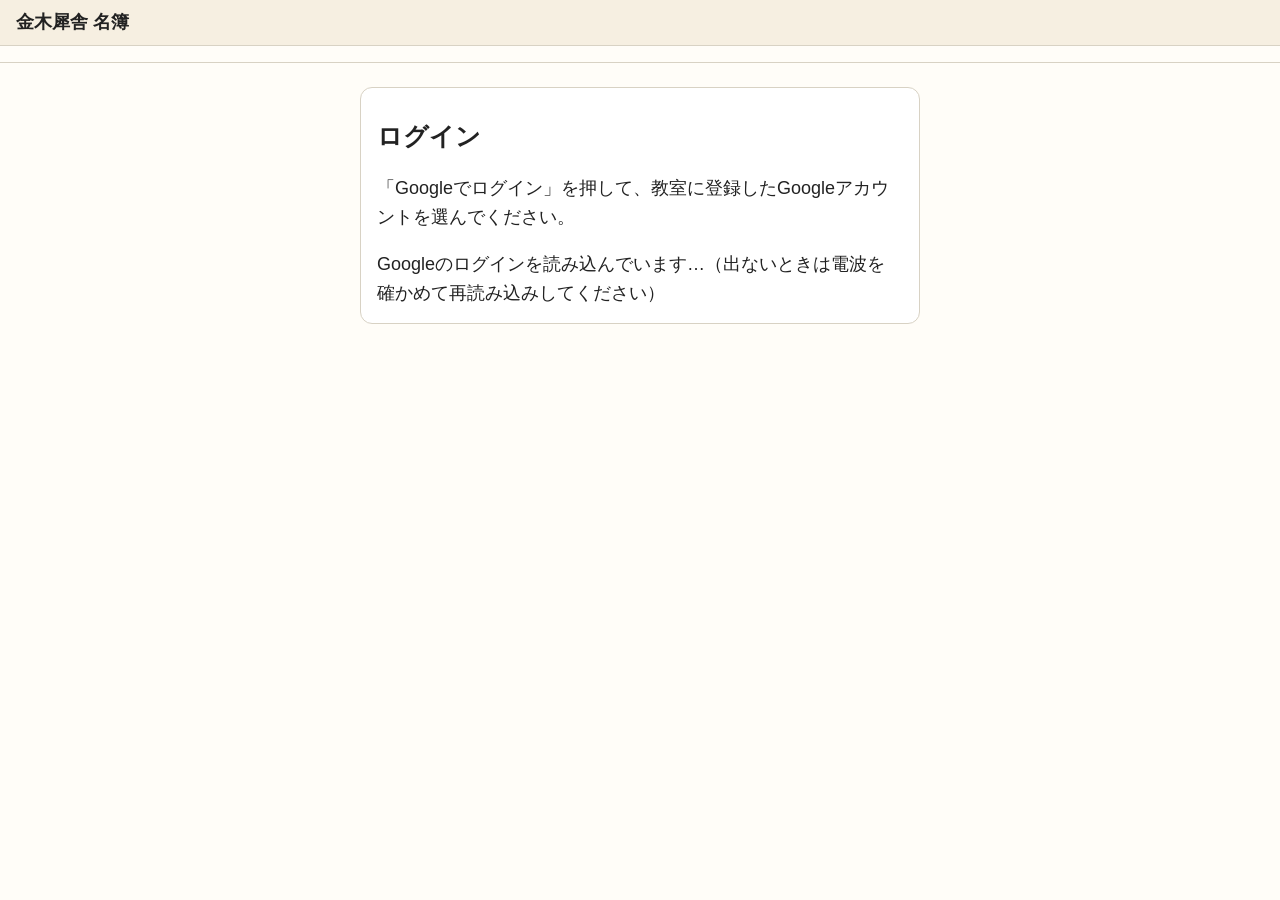
==== app/index.html @ fed6325a "名簿システム 試しの画面（app/）" ====
<!doctype html>
<html lang="ja">
<head>
<meta charset="utf-8">
<meta name="viewport" content="width=device-width, initial-scale=1">
<meta name="referrer" content="no-referrer">
<title>金木犀舎 名簿</title>
<link rel="stylesheet" href="css/app.css">
</head>
<body>
<header class="topbar np">
  <div class="brand">金木犀舎 名簿</div>
  <div class="who-box">
    <span id="who"></span>
    <span id="recorder" hidden></span>
    <button id="logout" class="btn" type="button" hidden>ログアウト</button>
  </div>
</header>
<div id="banner" class="banner np" hidden></div>
<nav id="nav" class="nav np" aria-label="画面の切り替え"></nav>

<section id="login" class="login np" hidden>
  <h1>ログイン</h1>
  <p>「Googleでログイン」を押して、教室に登録したGoogleアカウントを選んでください。</p>
  <p id="login-reason" class="login-reason" role="alert" hidden></p>
  <p id="login-keep" class="login-keep" hidden></p>
  <div id="gbtn" class="gbtn"></div>
</section>

<main id="view"></main>

<div id="modal" class="modal np" hidden></div>
<div id="toast" class="toast np" role="status" aria-live="polite"></div>

<script src="config.js"></script>
<script src="js/core.js"></script>
<script src="js/api.js"></script>
<script src="js/views.js"></script>
<script src="js/adminviews.js"></script>
<script src="js/opsviews.js"></script>
<script src="js/ui.js"></script>
<script src="js/auth.js"></script>
<script src="js/app.js"></script>
<script src="js/teacher.js"></script>
<script src="js/note.js"></script>
<script src="js/roster.js"></script>
<script src="js/dayroster.js"></script>
<script src="js/history.js"></script>
<script src="js/student.js"></script>
<script src="js/schedule.js"></script>
<script src="js/contact.js"></script>
<script src="js/course.js"></script>
<script src="js/settings.js"></script>
<script src="js/makeup.js"></script>
<script src="js/ticket.js"></script>
<script src="js/review.js"></script>
<script src="js/continuation.js"></script>
<script src="js/home.js"></script>
<script src="https://accounts.google.com/gsi/client" async defer onload="window.onGisLoad && window.onGisLoad()"></script>
</body>
</html>
---- app/css/app.css ----
/* 画面の見た目（design 8章: 文字16px以上・ボタン44px以上・読みやすさ優先 D-46）。印刷は @media print で操作部品（.np）を隠す */
:root { --bg: #fffdf8; --fg: #222; --sub: #666; --line: #d8d2c4; --accent: #b8661b; --ok: #2e7d32; --warn: #b26a00; --err: #c62828; --card: #fff; }
* { box-sizing: border-box; }
html { font-size: 18px; -webkit-text-size-adjust: 100%; }
body { margin: 0; background: var(--bg); color: var(--fg); font-family: -apple-system, "Hiragino Sans", "Hiragino Kaku Gothic ProN", "Noto Sans JP", sans-serif; line-height: 1.6; }
h1 { font-size: 1.4rem; margin: 12px 0; } h2 { font-size: 1.2rem; margin: 6px 0; } h3 { font-size: 1.1rem; margin: 10px 0 4px; }
.topbar { display: flex; flex-wrap: wrap; align-items: center; justify-content: space-between; gap: 8px; padding: 8px 16px; background: #f6efe1; border-bottom: 1px solid var(--line); }
.brand { font-weight: bold; }
.who-box { display: flex; flex-wrap: wrap; align-items: center; gap: 10px; }
.nav { display: flex; flex-wrap: wrap; gap: 6px; padding: 8px 16px; border-bottom: 1px solid var(--line); }
.nav-item { display: inline-flex; align-items: center; min-height: 44px; padding: 0 14px; border-radius: 8px; color: var(--fg); text-decoration: none; border: 1px solid var(--line); background: #fff; }
.nav-item.on { background: var(--accent); color: #fff; border-color: var(--accent); }
main { padding: 8px 16px 80px; max-width: 1100px; margin: 0 auto; }
.btn { min-height: 44px; min-width: 44px; padding: 0 16px; font-size: 1rem; border-radius: 8px; border: 1px solid #b9b2a3; background: #fff; color: var(--fg); cursor: pointer; }
.btn:disabled { opacity: .5; cursor: default; }
.btn.small { min-height: 44px; font-size: .9rem; padding: 0 12px; }
.btn.big { min-height: 52px; font-size: 1.1rem; }
.btn.primary { background: var(--accent); border-color: var(--accent); color: #fff; }
.btn.att { min-height: 60px; min-width: 110px; font-size: 1.15rem; font-weight: bold; }
.btn.att.on { background: var(--ok); border-color: var(--ok); color: #fff; }
.btn.att.absent.on { background: #6d6d6d; border-color: #6d6d6d; }
.input, select, textarea { font-size: 1rem; min-height: 44px; padding: 6px 10px; border: 1px solid #b9b2a3; border-radius: 8px; background: #fff; max-width: 100%; }
textarea.reason { width: 100%; }
.field { display: block; margin: 10px 0; } .field > span { display: block; font-weight: bold; margin-bottom: 4px; }
.field.inline { display: inline-block; margin-right: 10px; }
.toolbar { display: flex; flex-wrap: wrap; align-items: center; gap: 10px; margin: 10px 0; }
.stepper { display: flex; flex-wrap: wrap; align-items: center; gap: 10px; margin: 10px 0; }
.stepper-label { font-size: 1.2rem; min-width: 9em; text-align: center; }
.hint, .sub { color: var(--sub); font-size: .95rem; margin: 2px 0; }
.empty, .loading { color: var(--sub); padding: 16px 0; }
.card { background: var(--card); border: 1px solid var(--line); border-radius: 12px; padding: 12px 14px; margin: 14px 0; }
.summary { font-weight: bold; margin: 4px 0 8px; }
.person { border-top: 1px solid var(--line); padding: 10px 0; }
.person-head { display: flex; flex-wrap: wrap; align-items: center; gap: 10px; }
.person-name strong { font-size: 1.25rem; margin-right: 8px; } .kana { color: var(--sub); font-size: .9rem; }
.badge { display: inline-block; padding: 2px 10px; border-radius: 999px; font-size: .9rem; background: #eee; }
.badge.st-expected { background: #e8f5e9; } .badge.st-absent { background: #fdecea; color: var(--err); }
.badge.st-in { background: #e3f2fd; } .badge.st-out { background: #f3e5f5; } .badge.st-walk { background: #fff3e0; }
.att-now { color: var(--sub); }
.warn-list { margin: 6px 0; padding-left: 1.2em; color: var(--warn); }
.att-buttons, .row-actions { display: flex; flex-wrap: wrap; gap: 10px; margin: 8px 0; }
.karte summary { cursor: pointer; min-height: 44px; display: flex; align-items: center; }
.note { border: 1px solid var(--line); border-radius: 10px; padding: 8px 12px; margin: 10px 0; background: #fff; }
.note.hidden-note { opacity: .6; } .note-head { display: flex; flex-wrap: wrap; gap: 10px; align-items: center; }
.grid { border-collapse: collapse; width: 100%; background: #fff; }
.grid th, .grid td { border: 1px solid #999; padding: 6px 8px; text-align: left; vertical-align: top; }
.grid th { background: #f6efe1; } .grid td.mark { min-width: 4.5em; text-align: center; } .grid td.name { white-space: nowrap; }
.grid tr.planned td { background: #fbf7ec; }
.c-warn { color: var(--warn); font-weight: bold; } .c-abs { color: var(--err); }
.scroll-x { overflow-x: auto; -webkit-overflow-scrolling: touch; }
.mono { font-family: ui-monospace, Menlo, monospace; font-size: .8rem; }
.login { max-width: 560px; margin: 24px auto; padding: 16px; background: #fff; border: 1px solid var(--line); border-radius: 12px; }
.login-reason { color: var(--err); font-weight: bold; } .login-keep { color: var(--ok); }
.gbtn { min-height: 50px; margin-top: 12px; }
.banner { display: flex; flex-wrap: wrap; gap: 10px; align-items: center; padding: 10px 16px; background: #fff3e0; border-bottom: 1px solid var(--line); }
.banner.error { background: #fdecea; }
.toast { position: fixed; left: 50%; bottom: 16px; transform: translateX(-50%); display: none; gap: 10px; align-items: center; max-width: calc(100% - 32px);
  padding: 10px 14px; border-radius: 10px; background: #333; color: #fff; z-index: 30; }
.toast.show { display: flex; } .toast.warn { background: var(--warn); } .toast.error { background: var(--err); }
.modal { position: fixed; inset: 0; background: rgba(0,0,0,.4); display: flex; align-items: center; justify-content: center; padding: 16px; z-index: 20; }
.modal[hidden] { display: none; }
.modal-box { background: #fff; border-radius: 12px; padding: 16px; width: 100%; max-width: 640px; max-height: 90vh; overflow-y: auto; }
.modal-actions { display: flex; flex-wrap: wrap; gap: 10px; justify-content: flex-end; margin-top: 12px; }
.modal-note { color: var(--err); font-weight: bold; }
.confirm-list li { margin: 4px 0; }
.error-text { color: var(--err); }
[hidden] { display: none !important; }
/* 第2弾（S1-28〜S1-32） */
.form .field small.hint { display: block; }
.choices { display: flex; flex-wrap: wrap; gap: 6px 14px; }
.choice { display: inline-flex; align-items: center; min-height: 44px; gap: 4px; }
input.check { width: 24px; height: 24px; }
.modal-box.danger h2 { color: var(--err); }
.btn.danger { border-color: var(--err); color: var(--err); }
.btn.danger.primary, .modal-box.danger .btn.primary { background: var(--err); border-color: var(--err); color: #fff; }
.list-row { display: flex; flex-wrap: wrap; align-items: center; justify-content: space-between; gap: 8px; border-top: 1px solid var(--line); padding: 10px 0; }
.list-row .main { flex: 1 1 260px; }
.list-row.off { opacity: .6; }
.tag { display: inline-block; padding: 1px 8px; border-radius: 999px; font-size: .85rem; background: #eee; margin-left: 6px; }
.tag.err { background: #fdecea; color: var(--err); } .tag.ok { background: #e8f5e9; } .tag.plan { background: #fff3e0; }
.timeline .list-row.now { background: #fbf7ec; }
.section-title { margin-top: 22px; border-bottom: 2px solid var(--line); padding-bottom: 4px; }
.danger-zone { border: 2px solid var(--err); border-radius: 12px; padding: 10px 14px; margin-top: 28px; }
.token { font-family: ui-monospace, Menlo, monospace; word-break: break-all; background: #f6efe1; padding: 8px; border-radius: 8px; }
.choose-group { margin: 10px 0; } .choose-group h3 { font-size: 1rem; }
@media print {
  .np, .btn, nav, header, input, select, textarea { display: none !important; }
  body { background: #fff; font-size: 11pt; }
  main { padding: 0; max-width: none; }
  .scroll-x { overflow: visible; }
  .roster-block { page-break-inside: avoid; break-inside: avoid; margin-bottom: 12pt; }
  .grid th, .grid td { border: 1px solid #000; padding: 3pt 5pt; }
  .grid tr.planned td { background: none; }
  .print-title { margin-top: 0; }
}

/* 第3弾: 管理ホームのカード（件数があるものを目立たせる） */
.card.alert { border: 2px solid var(--err); }
.card .count { font-size: 1.6rem; }
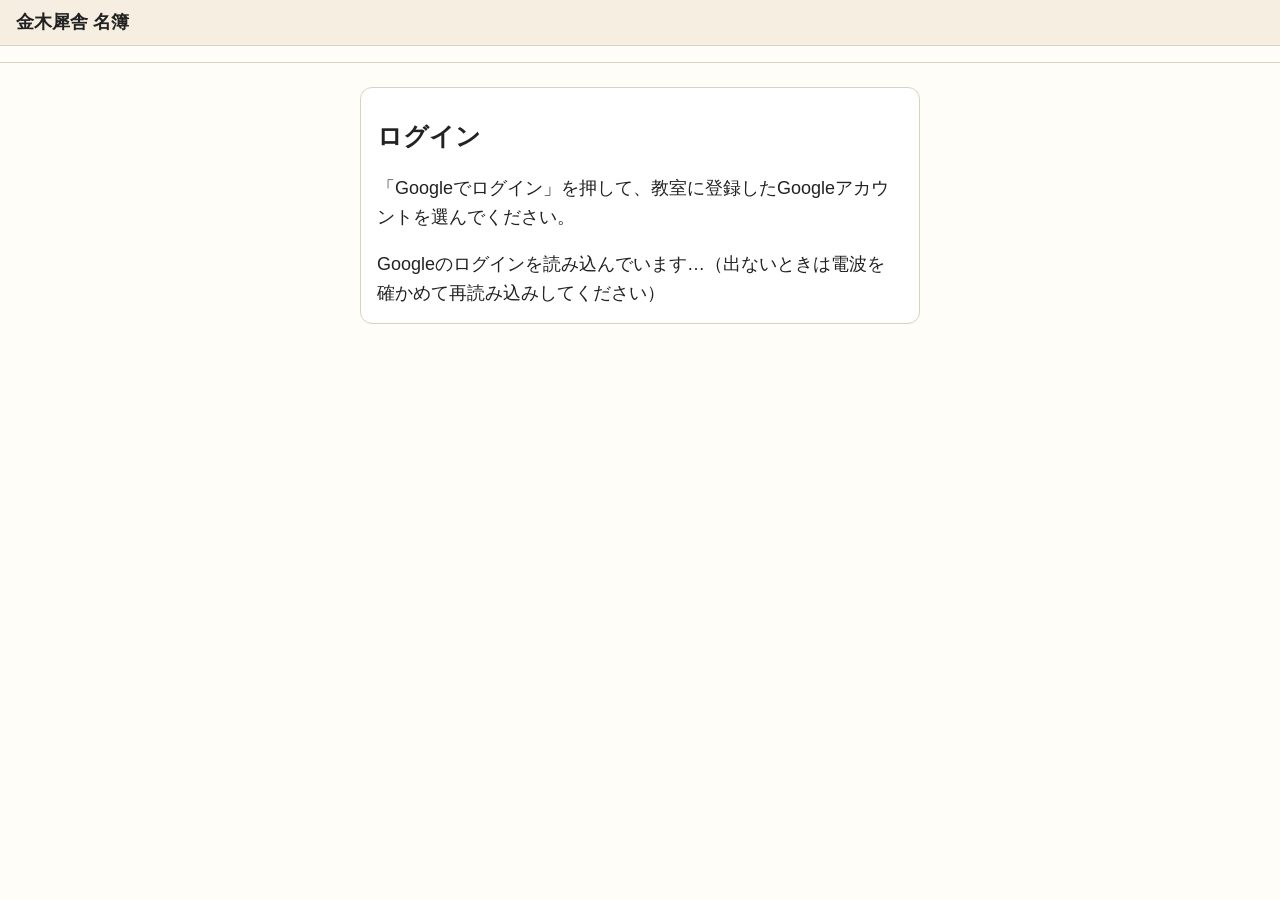
==== commit 13ac7b9d: "名簿システム 試しの画面: 10/4 直し第3・4弾・予定は枠外・記録者の選択なし" ====
--- a/app/index.html
+++ b/app/index.html
@@ -4,16 +4,20 @@
 <meta charset="utf-8">
 <meta name="viewport" content="width=device-width, initial-scale=1">
 <meta name="referrer" content="no-referrer">
+<!-- 保険の CSP（04a 小16）。読むのは自分のファイル・Google ログイン（GIS）・サーバー（config.js の apiUrl＝script.google.com）だけ。
+     インラインの script は使わない（GIS の読み込み完了は auth.js が load で受ける）。GIS のボタンの見た目のため style は Google の分と inline を許す -->
+<meta http-equiv="Content-Security-Policy" content="default-src 'self'; script-src 'self' https://accounts.google.com/gsi/client; connect-src 'self' https://script.google.com https://script.googleusercontent.com https://accounts.google.com/gsi/; frame-src https://accounts.google.com/gsi/; style-src 'self' 'unsafe-inline' https://accounts.google.com/gsi/style; img-src 'self' data: https://*.googleusercontent.com https://*.gstatic.com; object-src 'none'; base-uri 'self'; form-action 'none'">
 <title>金木犀舎 名簿</title>
 <link rel="stylesheet" href="css/app.css">
+<link id="page-landscape" rel="stylesheet" href="css/print-landscape.css" media="not all">
 </head>
 <body>
 <header class="topbar np">
   <div class="brand">金木犀舎 名簿</div>
   <div class="who-box">
     <span id="who"></span>
-    <span id="recorder" hidden></span>
-    <button id="logout" class="btn" type="button" hidden>ログアウト</button>
+    <span class="who-gap"></span>
+    <button id="logout" class="btn small logout" type="button" hidden>ログアウト</button>
   </div>
 </header>
 <div id="banner" class="banner np" hidden></div>
@@ -56,6 +60,6 @@
 <script src="js/review.js"></script>
 <script src="js/continuation.js"></script>
 <script src="js/home.js"></script>
-<script src="https://accounts.google.com/gsi/client" async defer onload="window.onGisLoad && window.onGisLoad()"></script>
+<script id="gis-client" src="https://accounts.google.com/gsi/client" async defer></script>
 </body>
 </html>
--- a/app/css/app.css
+++ b/app/css/app.css
@@ -7,7 +7,25 @@
 .topbar { display: flex; flex-wrap: wrap; align-items: center; justify-content: space-between; gap: 8px; padding: 8px 16px; background: #f6efe1; border-bottom: 1px solid var(--line); }
 .brand { font-weight: bold; }
 .who-box { display: flex; flex-wrap: wrap; align-items: center; gap: 10px; }
-.nav { display: flex; flex-wrap: wrap; gap: 6px; padding: 8px 16px; border-bottom: 1px solid var(--line); }
+.nav { display: flex; flex-wrap: wrap; align-items: flex-start; gap: 6px; padding: 8px 16px; border-bottom: 1px solid var(--line); position: sticky; top: 0; z-index: 10; background: #fffdf8; }
+.nav-more { position: relative; }
+.nav-more > summary { list-style: none; cursor: pointer; }
+.nav-more > summary::-webkit-details-marker { display: none; }
+.nav-more-list { position: absolute; left: 0; top: 50px; z-index: 11; display: flex; flex-direction: column; gap: 6px; padding: 8px; min-width: 200px; background: #fff; border: 1px solid var(--line); border-radius: 8px; box-shadow: 0 4px 16px rgba(0,0,0,.12); }
+.who-gap { width: 28px; }
+.logout { opacity: .85; }
+#view[aria-busy="true"] { opacity: .55; pointer-events: none; transition: opacity .2s; }
+.date-alert { margin: 8px 0; padding: 12px 16px; border-radius: 8px; background: #ffe2b8; border: 2px solid #d98a1c; color: #5a3500; font-weight: bold; }
+.person.sending { outline: 2px dashed #c9b27a; }
+.person.att-failed { outline: 3px solid #c0392b; background: #fdecea; }
+.att-error { color: #c0392b; font-weight: bold; margin: 6px 0; }
+.flag-changed { color: #a14b00; font-weight: bold; }
+@media (max-width: 820px) { .grid td.act-first { white-space: nowrap; } }
+.dates-pick .pick-row { display: flex; flex-wrap: wrap; gap: 8px; align-items: center; }
+.date-chips { list-style: none; padding: 0; margin: 6px 0 0; display: flex; flex-wrap: wrap; gap: 6px; }
+.date-chips li { display: inline-flex; align-items: center; gap: 4px; padding: 2px 4px 2px 12px; border: 1px solid var(--line); border-radius: 22px; background: #fff; }
+.date-chips li.none { border: none; padding-left: 0; color: var(--sub); }
+.modal-back { margin-right: auto; }
 .nav-item { display: inline-flex; align-items: center; min-height: 44px; padding: 0 14px; border-radius: 8px; color: var(--fg); text-decoration: none; border: 1px solid var(--line); background: #fff; }
 .nav-item.on { background: var(--accent); color: #fff; border-color: var(--accent); }
 main { padding: 8px 16px 80px; max-width: 1100px; margin: 0 auto; }
@@ -48,7 +66,7 @@
 .grid tr.planned td { background: #fbf7ec; }
 .c-warn { color: var(--warn); font-weight: bold; } .c-abs { color: var(--err); }
 .scroll-x { overflow-x: auto; -webkit-overflow-scrolling: touch; }
-.mono { font-family: ui-monospace, Menlo, monospace; font-size: .8rem; }
+.mono { font-family: ui-monospace, Menlo, monospace; font-size: .9rem; }
 .login { max-width: 560px; margin: 24px auto; padding: 16px; background: #fff; border: 1px solid var(--line); border-radius: 12px; }
 .login-reason { color: var(--err); font-weight: bold; } .login-keep { color: var(--ok); }
 .gbtn { min-height: 50px; margin-top: 12px; }
@@ -57,6 +75,8 @@
 .toast { position: fixed; left: 50%; bottom: 16px; transform: translateX(-50%); display: none; gap: 10px; align-items: center; max-width: calc(100% - 32px);
   padding: 10px 14px; border-radius: 10px; background: #333; color: #fff; z-index: 30; }
 .toast.show { display: flex; } .toast.warn { background: var(--warn); } .toast.error { background: var(--err); }
+/* 赤いお知らせは閉じるまで残るので、画面の上に出す（下の出欠ボタンに重ならない・U-26） */
+.toast.error { top: 12px; bottom: auto; }
 .modal { position: fixed; inset: 0; background: rgba(0,0,0,.4); display: flex; align-items: center; justify-content: center; padding: 16px; z-index: 20; }
 .modal[hidden] { display: none; }
 .modal-box { background: #fff; border-radius: 12px; padding: 16px; width: 100%; max-width: 640px; max-height: 90vh; overflow-y: auto; }
@@ -76,13 +96,18 @@
 .list-row { display: flex; flex-wrap: wrap; align-items: center; justify-content: space-between; gap: 8px; border-top: 1px solid var(--line); padding: 10px 0; }
 .list-row .main { flex: 1 1 260px; }
 .list-row.off { opacity: .6; }
-.tag { display: inline-block; padding: 1px 8px; border-radius: 999px; font-size: .85rem; background: #eee; margin-left: 6px; }
+.tag { display: inline-block; padding: 1px 8px; border-radius: 999px; font-size: .9rem; background: #eee; margin-left: 6px; }
 .tag.err { background: #fdecea; color: var(--err); } .tag.ok { background: #e8f5e9; } .tag.plan { background: #fff3e0; }
 .timeline .list-row.now { background: #fbf7ec; }
 .section-title { margin-top: 22px; border-bottom: 2px solid var(--line); padding-bottom: 4px; }
 .danger-zone { border: 2px solid var(--err); border-radius: 12px; padding: 10px 14px; margin-top: 28px; }
 .token { font-family: ui-monospace, Menlo, monospace; word-break: break-all; background: #f6efe1; padding: 8px; border-radius: 8px; }
 .choose-group { margin: 10px 0; } .choose-group h3 { font-size: 1rem; }
+/* 直し第4弾: 生徒を選ぶ欄（探す欄＋選択欄・U-22） */
+.student-pick { display: flex; flex-wrap: wrap; gap: 0 10px; align-items: flex-end; }
+.admin-fold { margin-top: 28px; } .admin-fold > summary { cursor: pointer; min-height: 44px; display: flex; align-items: center; font-weight: bold; color: var(--sub); }
+/* 印刷の余白（04a 小17）。紙の向きは css/print-landscape.css（月の出欠簿の画面の間だけ有効にする・app.js） */
+@page { margin: 10mm; }
 @media print {
   .np, .btn, nav, header, input, select, textarea { display: none !important; }
   body { background: #fff; font-size: 11pt; }
--- a/app/css/print-landscape.css
+++ b/app/css/print-landscape.css
@@ -0,0 +1,3 @@
+/* 月の出欠簿（回×生徒）は列が多いので A4 横で印刷する（04a 小17）。
+   index.html では media="not all"（効かない）で読み込んでおき、名簿・出欠簿の画面を開いている間だけ app.js が media="print" にする */
+@page { size: A4 landscape; margin: 10mm; }
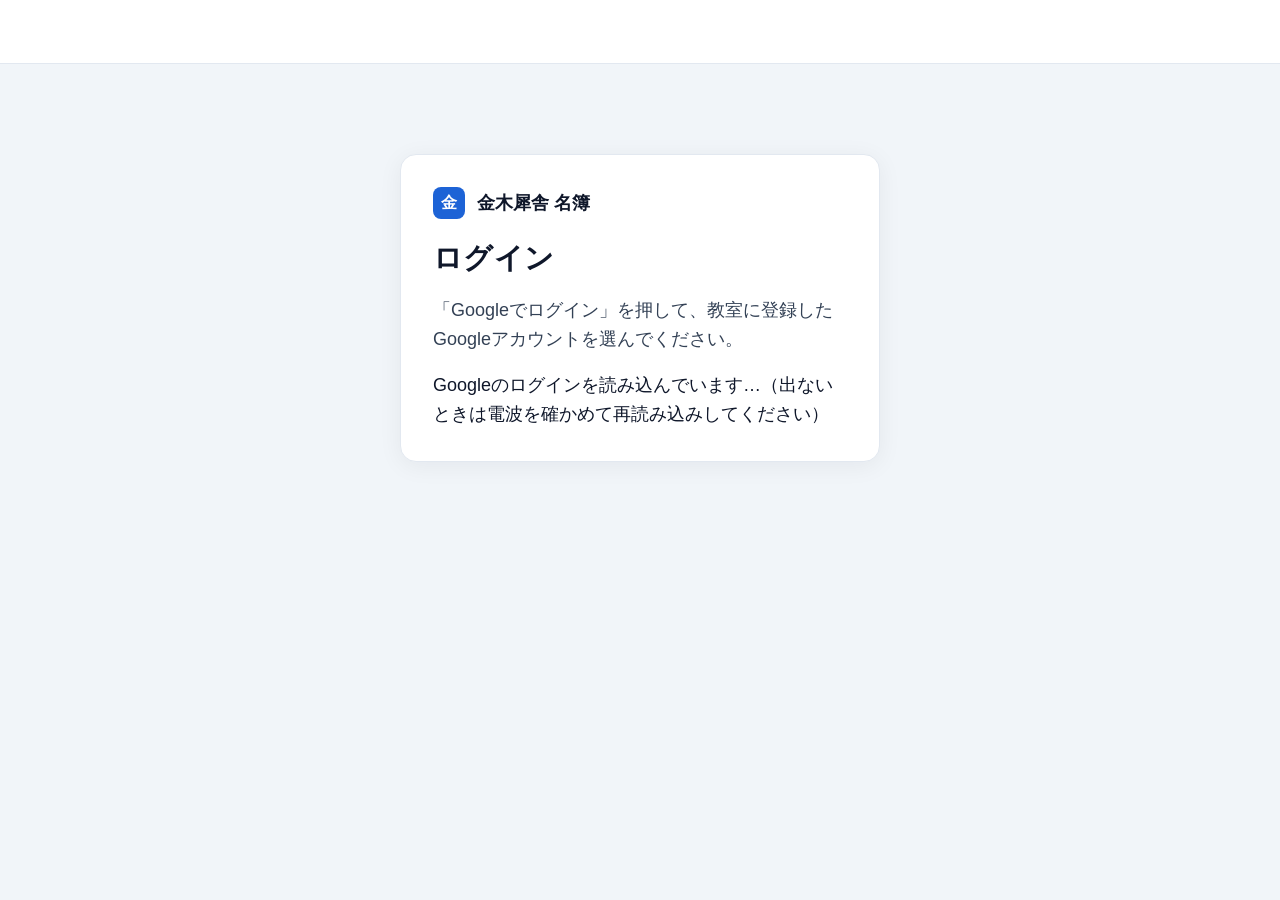
==== commit 4efc9b64: "名簿システム 試しの画面: PR Hub 風の見た目・要望欄" ====
--- a/app/index.html
+++ b/app/index.html
@@ -12,18 +12,29 @@
 <link id="page-landscape" rel="stylesheet" href="css/print-landscape.css" media="not all">
 </head>
 <body>
+<!-- 見た目は PR Hub 風（尚哉 10/4）: 左の濃紺のサイドバー＋上の白い帯＋薄いグレーの本文。狭い画面ではサイドバーを畳み、上の帯のメニューボタンで開く（app.js） -->
+<aside id="side" class="side np" aria-label="メニュー">
+  <div class="side-brand"><span class="logo" aria-hidden="true">金</span><span class="side-name">金木犀舎 名簿</span></div>
+  <nav id="nav" class="nav np" aria-label="画面の切り替え"></nav>
+  <div class="side-foot">金木犀舎 名簿</div>
+</aside>
+<div id="side-back" class="side-back np" hidden></div>
+
+<div class="frame">
 <header class="topbar np">
-  <div class="brand">金木犀舎 名簿</div>
+  <button id="menu" class="menu-btn" type="button" aria-label="メニューを開く" aria-controls="side" aria-expanded="false"><span class="ic-menu" aria-hidden="true"></span></button>
+  <div class="crumb"><span class="ic-home" aria-hidden="true"></span><span class="crumb-sep" aria-hidden="true">›</span><span id="crumb" class="crumb-now">金木犀舎 名簿</span></div>
   <div class="who-box">
+    <span id="avatar" class="avatar" aria-hidden="true" hidden></span>
     <span id="who"></span>
     <span class="who-gap"></span>
     <button id="logout" class="btn small logout" type="button" hidden>ログアウト</button>
   </div>
 </header>
 <div id="banner" class="banner np" hidden></div>
-<nav id="nav" class="nav np" aria-label="画面の切り替え"></nav>
 
 <section id="login" class="login np" hidden>
+  <div class="login-brand"><span class="logo" aria-hidden="true">金</span><span>金木犀舎 名簿</span></div>
   <h1>ログイン</h1>
   <p>「Googleでログイン」を押して、教室に登録したGoogleアカウントを選んでください。</p>
   <p id="login-reason" class="login-reason" role="alert" hidden></p>
@@ -32,6 +43,7 @@
 </section>
 
 <main id="view"></main>
+</div>
 
 <div id="modal" class="modal np" hidden></div>
 <div id="toast" class="toast np" role="status" aria-live="polite"></div>
@@ -53,6 +65,7 @@
 <script src="js/student.js"></script>
 <script src="js/schedule.js"></script>
 <script src="js/contact.js"></script>
+<script src="js/request.js"></script>
 <script src="js/course.js"></script>
 <script src="js/settings.js"></script>
 <script src="js/makeup.js"></script>
--- a/app/css/app.css
+++ b/app/css/app.css
@@ -1,124 +1,224 @@
-/* 画面の見た目（design 8章: 文字16px以上・ボタン44px以上・読みやすさ優先 D-46）。印刷は @media print で操作部品（.np）を隠す */
-:root { --bg: #fffdf8; --fg: #222; --sub: #666; --line: #d8d2c4; --accent: #b8661b; --ok: #2e7d32; --warn: #b26a00; --err: #c62828; --card: #fff; }
+/* 画面の見た目（design 8章: 文字16px以上・ボタン44px以上・読みやすさ優先 D-46）。印刷は @media print で操作部品（.np）を隠す
+   見た目は PR Hub 風（尚哉 10/4）: 左に濃紺のサイドバー・上に白い帯（パンくず＋ユーザー）・薄いグレーの本文に白い角丸の面。
+   決まり（web/README.md「見た目の決まり」）: 色は下の変数だけを使う／角丸 8（部品）・12〜14（面）／影はごく薄く／余白は 8 の倍数 */
+:root {
+  --bg: #f1f5f9; --fg: #0f172a; --sub: #64748b; --line: #e2e8f0; --line-strong: #cbd5e1; --card: #fff; --soft: #f8fafc;
+  --side: #0f1b2d; --side-fg: #cbd5e1; --side-on: #1c2b42; --side-line: #1f2d44;
+  --accent: #1d63d6; --accent-dark: #1650b0; --accent-soft: #e8f0fd;
+  --ok: #15803d; --ok-soft: #ecfdf3; --warn: #b45309; --warn-soft: #fffbeb; --err: #c62828; --err-soft: #fdf0f0; --err-line: #f5c2c2;
+  --side-w: 256px; --top-h: 64px;
+  --shadow: 0 1px 2px rgba(15, 23, 42, .04); --shadow-pop: 0 12px 32px rgba(15, 23, 42, .18);
+}
 * { box-sizing: border-box; }
 html { font-size: 18px; -webkit-text-size-adjust: 100%; }
-body { margin: 0; background: var(--bg); color: var(--fg); font-family: -apple-system, "Hiragino Sans", "Hiragino Kaku Gothic ProN", "Noto Sans JP", sans-serif; line-height: 1.6; }
-h1 { font-size: 1.4rem; margin: 12px 0; } h2 { font-size: 1.2rem; margin: 6px 0; } h3 { font-size: 1.1rem; margin: 10px 0 4px; }
-.topbar { display: flex; flex-wrap: wrap; align-items: center; justify-content: space-between; gap: 8px; padding: 8px 16px; background: #f6efe1; border-bottom: 1px solid var(--line); }
-.brand { font-weight: bold; }
-.who-box { display: flex; flex-wrap: wrap; align-items: center; gap: 10px; }
-.nav { display: flex; flex-wrap: wrap; align-items: flex-start; gap: 6px; padding: 8px 16px; border-bottom: 1px solid var(--line); position: sticky; top: 0; z-index: 10; background: #fffdf8; }
-.nav-more { position: relative; }
-.nav-more > summary { list-style: none; cursor: pointer; }
+body { margin: 0; background: var(--bg); color: var(--fg); font-family: -apple-system, BlinkMacSystemFont, "Hiragino Sans", "Hiragino Kaku Gothic ProN", "Noto Sans JP", "Segoe UI", sans-serif; line-height: 1.6; }
+h1 { font-size: 1.6rem; font-weight: 700; letter-spacing: .01em; margin: 0 0 16px; line-height: 1.35; }
+h2 { font-size: 1.2rem; font-weight: 700; margin: 6px 0; } h3 { font-size: 1.05rem; font-weight: 700; margin: 12px 0 4px; }
+a { color: var(--accent); }
+:focus-visible { outline: 3px solid rgba(29, 99, 214, .45); outline-offset: 2px; }
+
+/* ---------- 枠組み: サイドバー ---------- */
+.side { position: fixed; top: 0; bottom: 0; left: 0; width: var(--side-w); z-index: 40; display: flex; flex-direction: column; background: var(--side); color: var(--side-fg); }
+.side-brand { display: flex; align-items: center; gap: 12px; height: var(--top-h); padding: 0 20px; border-bottom: 1px solid var(--side-line); color: #fff; font-weight: 700; font-size: 1rem; flex: none; }
+.logo { display: inline-flex; align-items: center; justify-content: center; width: 32px; height: 32px; border-radius: 8px; background: var(--accent); color: #fff; font-weight: 700; font-size: 16px; flex: none; }
+.side-foot { padding: 14px 20px; border-top: 1px solid var(--side-line); color: #7c8aa0; font-size: .89rem; flex: none; }
+.nav { flex: 1 1 auto; overflow-y: auto; -webkit-overflow-scrolling: touch; display: flex; flex-direction: column; gap: 4px; padding: 16px 12px; }
+.nav-item { display: flex; align-items: center; gap: 12px; min-height: 48px; padding: 0 14px; border-radius: 10px; color: var(--side-fg); text-decoration: none; font-size: .95rem; cursor: pointer; transition: background .15s, color .15s; }
+.nav-item:hover { background: rgba(255, 255, 255, .05); color: #fff; }
+.nav-item.on { background: var(--side-on); color: #fff; font-weight: 600; }
+.nav-item.on .ic { color: #60a5fa; }
+.ic { display: inline-flex; width: 20px; height: 20px; flex: none; color: #94a3b8; }
+.nav-item:hover .ic { color: #e2e8f0; }
+.ic svg { display: block; width: 20px; height: 20px; }
+.nav-more { display: block; margin-top: 8px; padding-top: 8px; border-top: 1px solid var(--side-line); }
+.nav-more > summary { list-style: none; }
 .nav-more > summary::-webkit-details-marker { display: none; }
-.nav-more-list { position: absolute; left: 0; top: 50px; z-index: 11; display: flex; flex-direction: column; gap: 6px; padding: 8px; min-width: 200px; background: #fff; border: 1px solid var(--line); border-radius: 8px; box-shadow: 0 4px 16px rgba(0,0,0,.12); }
-.who-gap { width: 28px; }
-.logout { opacity: .85; }
+.nav-more-list { display: flex; flex-direction: column; gap: 4px; padding-top: 4px; }
+.side-back { position: fixed; inset: 0; z-index: 35; background: rgba(15, 23, 42, .45); }
+
+/* ---------- 枠組み: 上の白い帯・本文 ---------- */
+.frame { margin-left: var(--side-w); min-height: 100vh; }
+.topbar { position: sticky; top: 0; z-index: 30; display: flex; align-items: center; gap: 12px; min-height: var(--top-h); padding: 8px 32px; background: #fff; border-bottom: 1px solid var(--line); }
+.menu-btn { display: none; align-items: center; justify-content: center; width: 44px; height: 44px; margin-left: -8px; border: 0; border-radius: 10px; background: transparent; color: var(--fg); cursor: pointer; }
+.menu-btn:hover { background: var(--bg); }
+.menu-btn svg { width: 24px; height: 24px; }
+.crumb { display: flex; align-items: center; gap: 10px; min-width: 0; flex: 1 1 auto; color: var(--sub); font-size: .95rem; }
+.crumb .ic-home { display: inline-flex; color: var(--sub); } .crumb .ic-home svg { width: 20px; height: 20px; }
+.crumb-sep { color: #94a3b8; }
+.crumb-now { color: var(--fg); white-space: nowrap; overflow: hidden; text-overflow: ellipsis; }
+.who-box { display: flex; align-items: center; gap: 10px; flex: none; font-size: .9rem; color: #334155; }
+.avatar { display: inline-flex; align-items: center; justify-content: center; width: 36px; height: 36px; border-radius: 50%; background: var(--accent); color: #fff; font-weight: 700; font-size: 16px; flex: none; }
+.who-gap { width: 12px; }
+.logout { opacity: .9; }
+main { margin: 24px 32px 80px; padding: 28px 32px 32px; max-width: 1200px; background: var(--card); border: 1px solid var(--line); border-radius: 14px; box-shadow: var(--shadow); }
+main:empty { display: none; }
 #view[aria-busy="true"] { opacity: .55; pointer-events: none; transition: opacity .2s; }
-.date-alert { margin: 8px 0; padding: 12px 16px; border-radius: 8px; background: #ffe2b8; border: 2px solid #d98a1c; color: #5a3500; font-weight: bold; }
-.person.sending { outline: 2px dashed #c9b27a; }
-.person.att-failed { outline: 3px solid #c0392b; background: #fdecea; }
-.att-error { color: #c0392b; font-weight: bold; margin: 6px 0; }
-.flag-changed { color: #a14b00; font-weight: bold; }
-@media (max-width: 820px) { .grid td.act-first { white-space: nowrap; } }
-.dates-pick .pick-row { display: flex; flex-wrap: wrap; gap: 8px; align-items: center; }
-.date-chips { list-style: none; padding: 0; margin: 6px 0 0; display: flex; flex-wrap: wrap; gap: 6px; }
-.date-chips li { display: inline-flex; align-items: center; gap: 4px; padding: 2px 4px 2px 12px; border: 1px solid var(--line); border-radius: 22px; background: #fff; }
-.date-chips li.none { border: none; padding-left: 0; color: var(--sub); }
+/* ログインしていない間（ナビが空・隠れている）はサイドバーを出さず、上の帯とログインのカードだけにする */
+body:has(#nav:empty) .side, body:has(#nav[hidden]) .side, body:has(#nav:empty) .menu-btn, body:has(#nav[hidden]) .menu-btn { display: none; }
+body:has(#nav:empty) .frame, body:has(#nav[hidden]) .frame { margin-left: 0; }
+body:has(#nav:empty) .crumb, body:has(#nav:empty) .avatar { visibility: hidden; }   /* ログアウト後に前の画面名・頭文字を残さない */
+.who-box { margin-left: auto; }
+
+/* 狭い画面（iPad の縦・スマホ）: サイドバーを畳み、上の帯のメニューボタンで開く（app.js setSide） */
+@media (max-width: 1023px) {
+  .side { transform: translateX(-100%); transition: transform .2s ease; box-shadow: none; }
+  body.side-open .side { transform: none; box-shadow: var(--shadow-pop); }
+  .frame { margin-left: 0; }
+  .menu-btn { display: inline-flex; }
+  .topbar { padding: 8px 20px; }
+  main { margin: 16px 16px 80px; padding: 20px; }
+}
+@media (max-width: 600px) {
+  .topbar { padding: 6px 12px; gap: 8px; }
+  #who { display: none; }
+  .crumb-sep, .crumb .ic-home { display: none; }
+  main { margin: 8px 8px 80px; padding: 16px 14px; border-radius: 12px; }
+  h1 { font-size: 1.35rem; }
+}
+@media (min-width: 1024px) { .side-back { display: none !important; } }
+
+/* ---------- ログイン（中央の白いカード） ---------- */
+.login { max-width: 480px; margin: 10vh auto 40px; padding: 32px; background: #fff; border: 1px solid var(--line); border-radius: 16px; box-shadow: 0 4px 24px rgba(15, 23, 42, .06); }
+.login h1 { margin: 20px 0 8px; }
+.login p { color: #334155; }
+.login-brand { display: flex; align-items: center; gap: 12px; font-weight: 700; }
+.login .login-reason { color: var(--err); font-weight: bold; padding: 10px 14px; background: var(--err-soft); border: 1px solid var(--err-line); border-radius: 10px; }
+.login .login-keep { color: var(--ok); }
+.gbtn { min-height: 50px; margin-top: 16px; }
+@media (max-width: 600px) { .login { margin: 24px 12px; padding: 24px 20px; } }
+
+/* ---------- 部品: ボタン・入力 ---------- */
+.btn { display: inline-flex; align-items: center; justify-content: center; gap: 6px; min-height: 44px; min-width: 44px; padding: 0 18px; font: inherit; font-size: 1rem; font-weight: 500; line-height: 1.3; border-radius: 8px; border: 1px solid var(--line-strong); background: #fff; color: var(--fg); cursor: pointer; transition: background .15s, border-color .15s; }
+.btn:hover { background: var(--soft); border-color: #94a3b8; }
+.btn:disabled { opacity: .5; cursor: default; }
+.btn.small { min-height: 44px; font-size: .9rem; padding: 0 14px; }
+.btn.big { min-height: 52px; font-size: 1.1rem; padding: 0 22px; }
+.btn.primary { background: var(--accent); border-color: var(--accent); color: #fff; }
+.btn.primary:hover { background: var(--accent-dark); border-color: var(--accent-dark); }
+.btn.att { min-height: 60px; min-width: 110px; font-size: 1.15rem; font-weight: bold; border-radius: 10px; }
+.btn.att.on { background: var(--ok); border-color: var(--ok); color: #fff; }
+.btn.att.absent.on { background: #64748b; border-color: #64748b; }
+.btn.danger { border-color: var(--err); color: var(--err); }
+.btn.danger.primary, .modal-box.danger .btn.primary { background: var(--err); border-color: var(--err); color: #fff; }
+.input, select, textarea { font: inherit; font-size: 1rem; min-height: 44px; padding: 8px 12px; border: 1px solid var(--line-strong); border-radius: 8px; background: #fff; color: var(--fg); max-width: 100%; }
+.input:focus, select:focus, textarea:focus { outline: none; border-color: var(--accent); box-shadow: 0 0 0 3px rgba(29, 99, 214, .18); }
+textarea.reason { width: 100%; }
+.field { display: block; margin: 12px 0; } .field > span { display: block; font-weight: 600; font-size: .95rem; color: #334155; margin-bottom: 6px; }
+.field.inline { display: inline-block; margin-right: 12px; }
+.form .field small.hint { display: block; }
+.choices { display: flex; flex-wrap: wrap; gap: 6px 16px; }
+.choice { display: inline-flex; align-items: center; min-height: 44px; gap: 6px; }
+input.check { width: 24px; height: 24px; accent-color: var(--accent); }
+.toolbar { display: flex; flex-wrap: wrap; align-items: center; gap: 10px; margin: 12px 0; }
+.stepper { display: flex; flex-wrap: wrap; align-items: center; gap: 10px; margin: 12px 0; }
+.stepper-label { font-size: 1.2rem; font-weight: 700; min-width: 9em; text-align: center; }
 .modal-back { margin-right: auto; }
-.nav-item { display: inline-flex; align-items: center; min-height: 44px; padding: 0 14px; border-radius: 8px; color: var(--fg); text-decoration: none; border: 1px solid var(--line); background: #fff; }
-.nav-item.on { background: var(--accent); color: #fff; border-color: var(--accent); }
-main { padding: 8px 16px 80px; max-width: 1100px; margin: 0 auto; }
-.btn { min-height: 44px; min-width: 44px; padding: 0 16px; font-size: 1rem; border-radius: 8px; border: 1px solid #b9b2a3; background: #fff; color: var(--fg); cursor: pointer; }
-.btn:disabled { opacity: .5; cursor: default; }
-.btn.small { min-height: 44px; font-size: .9rem; padding: 0 12px; }
-.btn.big { min-height: 52px; font-size: 1.1rem; }
-.btn.primary { background: var(--accent); border-color: var(--accent); color: #fff; }
-.btn.att { min-height: 60px; min-width: 110px; font-size: 1.15rem; font-weight: bold; }
-.btn.att.on { background: var(--ok); border-color: var(--ok); color: #fff; }
-.btn.att.absent.on { background: #6d6d6d; border-color: #6d6d6d; }
-.input, select, textarea { font-size: 1rem; min-height: 44px; padding: 6px 10px; border: 1px solid #b9b2a3; border-radius: 8px; background: #fff; max-width: 100%; }
-textarea.reason { width: 100%; }
-.field { display: block; margin: 10px 0; } .field > span { display: block; font-weight: bold; margin-bottom: 4px; }
-.field.inline { display: inline-block; margin-right: 10px; }
-.toolbar { display: flex; flex-wrap: wrap; align-items: center; gap: 10px; margin: 10px 0; }
-.stepper { display: flex; flex-wrap: wrap; align-items: center; gap: 10px; margin: 10px 0; }
-.stepper-label { font-size: 1.2rem; min-width: 9em; text-align: center; }
+
+/* ---------- 部品: 文字・面・ラベル ---------- */
 .hint, .sub { color: var(--sub); font-size: .95rem; margin: 2px 0; }
+h1 + .sub, h1 + .hint { margin: -8px 0 16px; }
 .empty, .loading { color: var(--sub); padding: 16px 0; }
-.card { background: var(--card); border: 1px solid var(--line); border-radius: 12px; padding: 12px 14px; margin: 14px 0; }
+.card { background: var(--card); border: 1px solid var(--line); border-radius: 12px; padding: 16px 20px; margin: 14px 0; box-shadow: var(--shadow); }
 .summary { font-weight: bold; margin: 4px 0 8px; }
-.person { border-top: 1px solid var(--line); padding: 10px 0; }
+.section-title { margin-top: 28px; font-size: 1.15rem; padding-bottom: 8px; border-bottom: 1px solid var(--line); }
+.badge, .tag { display: inline-flex; align-items: center; gap: 6px; padding: 2px 10px; border-radius: 999px; font-size: .89rem; font-weight: 600; line-height: 1.6; background: #f1f5f9; color: #475569; border: 1px solid transparent; vertical-align: middle; }
+.badge::before, .tag::before { content: ""; width: 6px; height: 6px; border-radius: 50%; background: currentColor; flex: none; }
+.tag { margin-left: 6px; }
+.badge.st-expected, .tag.ok { background: var(--ok-soft); color: var(--ok); border-color: #c8ecd4; }
+.badge.st-absent, .tag.err { background: var(--err-soft); color: var(--err); border-color: var(--err-line); }
+.badge.st-in { background: var(--accent-soft); color: var(--accent); border-color: #c9dbf8; }
+.badge.st-out { background: #f5f0fd; color: #6d28d9; border-color: #e1d5f8; }
+.badge.st-walk, .tag.plan { background: var(--warn-soft); color: var(--warn); border-color: #f6e0b0; }
+.c-warn { color: var(--warn); font-weight: bold; } .c-abs { color: var(--err); }
+.flag-changed { color: var(--warn); font-weight: bold; }
+.error-text { color: var(--err); }
+.mono { font-family: ui-monospace, Menlo, monospace; font-size: .9rem; }
+.token { font-family: ui-monospace, Menlo, monospace; word-break: break-all; background: var(--soft); border: 1px solid var(--line); padding: 10px 12px; border-radius: 8px; }
+.date-alert { margin: 8px 0 16px; padding: 12px 16px; border-radius: 10px; background: var(--err-soft); border: 1px solid var(--err-line); color: #9b1c1c; font-weight: bold; }
+.danger-zone { border: 1px solid var(--err-line); background: #fffafa; border-radius: 12px; padding: 12px 18px; margin-top: 32px; }
+
+/* 管理ホームの件数（白いタイル・小さなラベル＋大きな数字・注意は赤） */
+.home-cards { display: grid; grid-template-columns: repeat(auto-fill, minmax(240px, 1fr)); gap: 16px; margin: 8px 0 16px; }
+.home-cards .card { margin: 0; display: flex; flex-direction: column; align-items: flex-start; gap: 6px; padding: 18px 20px; }
+.home-cards .card h2 { margin: 0; }
+.home-cards .count-label { display: block; font-size: .95rem; font-weight: 600; color: #475569; }
+.home-cards .count-line { display: block; font-size: .95rem; font-weight: 600; color: var(--sub); }
+.home-cards .card .btn { margin-top: auto; }
+.card .count { font-size: 2rem; font-weight: 700; color: var(--fg); line-height: 1.2; }
+.card.alert { border-color: var(--err-line); }
+.card.alert .count { color: var(--err); }
+
+/* 一覧の行・生徒の行・カルテ */
+.list-row { display: flex; flex-wrap: wrap; align-items: center; justify-content: space-between; gap: 10px; border-top: 1px solid var(--line); padding: 14px 4px; }
+.list-row .main { flex: 1 1 260px; }
+.list-row.off { opacity: .6; }
+.section-title + .list-row, .section-title + .person, h1 + .list-row { border-top: 0; }
+.timeline .list-row.now { background: var(--accent-soft); border-radius: 8px; }
+.person { border-top: 1px solid var(--line); padding: 14px 0; }
 .person-head { display: flex; flex-wrap: wrap; align-items: center; gap: 10px; }
 .person-name strong { font-size: 1.25rem; margin-right: 8px; } .kana { color: var(--sub); font-size: .9rem; }
-.badge { display: inline-block; padding: 2px 10px; border-radius: 999px; font-size: .9rem; background: #eee; }
-.badge.st-expected { background: #e8f5e9; } .badge.st-absent { background: #fdecea; color: var(--err); }
-.badge.st-in { background: #e3f2fd; } .badge.st-out { background: #f3e5f5; } .badge.st-walk { background: #fff3e0; }
+.person.sending { outline: 2px dashed #93b4ea; outline-offset: 2px; border-radius: 8px; }
+.person.att-failed { outline: 2px solid var(--err); background: var(--err-soft); border-radius: 8px; }
+.att-error { color: var(--err); font-weight: bold; margin: 6px 0; }
 .att-now { color: var(--sub); }
 .warn-list { margin: 6px 0; padding-left: 1.2em; color: var(--warn); }
 .att-buttons, .row-actions { display: flex; flex-wrap: wrap; gap: 10px; margin: 8px 0; }
 .karte summary { cursor: pointer; min-height: 44px; display: flex; align-items: center; }
-.note { border: 1px solid var(--line); border-radius: 10px; padding: 8px 12px; margin: 10px 0; background: #fff; }
+.note { border: 1px solid var(--line); border-radius: 10px; padding: 10px 14px; margin: 10px 0; background: var(--soft); }
 .note.hidden-note { opacity: .6; } .note-head { display: flex; flex-wrap: wrap; gap: 10px; align-items: center; }
+.choose-group { margin: 10px 0; } .choose-group h3 { font-size: 1rem; }
+.student-pick { display: flex; flex-wrap: wrap; gap: 0 10px; align-items: flex-end; }
+.admin-fold { margin-top: 28px; } .admin-fold > summary { cursor: pointer; min-height: 44px; display: flex; align-items: center; font-weight: bold; color: var(--sub); }
+.dates-pick .pick-row { display: flex; flex-wrap: wrap; gap: 8px; align-items: center; }
+.date-chips { list-style: none; padding: 0; margin: 6px 0 0; display: flex; flex-wrap: wrap; gap: 6px; }
+.date-chips li { display: inline-flex; align-items: center; gap: 4px; padding: 2px 4px 2px 12px; border: 1px solid var(--line-strong); border-radius: 22px; background: #fff; }
+.date-chips li.none { border: none; padding-left: 0; color: var(--sub); }
+.confirm-list li { margin: 4px 0; }
+
+/* 表（見出し行は太字・行間は広め・区切りは細い線） */
 .grid { border-collapse: collapse; width: 100%; background: #fff; }
-.grid th, .grid td { border: 1px solid #999; padding: 6px 8px; text-align: left; vertical-align: top; }
-.grid th { background: #f6efe1; } .grid td.mark { min-width: 4.5em; text-align: center; } .grid td.name { white-space: nowrap; }
-.grid tr.planned td { background: #fbf7ec; }
-.c-warn { color: var(--warn); font-weight: bold; } .c-abs { color: var(--err); }
-.scroll-x { overflow-x: auto; -webkit-overflow-scrolling: touch; }
-.mono { font-family: ui-monospace, Menlo, monospace; font-size: .9rem; }
-.login { max-width: 560px; margin: 24px auto; padding: 16px; background: #fff; border: 1px solid var(--line); border-radius: 12px; }
-.login-reason { color: var(--err); font-weight: bold; } .login-keep { color: var(--ok); }
-.gbtn { min-height: 50px; margin-top: 12px; }
-.banner { display: flex; flex-wrap: wrap; gap: 10px; align-items: center; padding: 10px 16px; background: #fff3e0; border-bottom: 1px solid var(--line); }
-.banner.error { background: #fdecea; }
-.toast { position: fixed; left: 50%; bottom: 16px; transform: translateX(-50%); display: none; gap: 10px; align-items: center; max-width: calc(100% - 32px);
-  padding: 10px 14px; border-radius: 10px; background: #333; color: #fff; z-index: 30; }
+.grid th, .grid td { border: 1px solid var(--line); padding: 10px 12px; text-align: left; vertical-align: top; }
+.grid th { background: var(--soft); font-weight: 700; color: #334155; }
+.grid td.mark { min-width: 4.5em; text-align: center; } .grid td.name { white-space: nowrap; }
+.grid tr.planned td { background: #fafbfd; }
+.scroll-x { overflow-x: auto; -webkit-overflow-scrolling: touch; border-radius: 10px; }
+@media (max-width: 820px) { .grid td.act-first { white-space: nowrap; } }
+
+/* ---------- お知らせ・確認画面 ---------- */
+.banner { display: flex; flex-wrap: wrap; gap: 10px; align-items: center; margin: 16px 32px 0; padding: 12px 18px; border-radius: 12px; background: var(--warn-soft); border: 1px solid #f6e0b0; color: #78350f; font-weight: 600; }
+.banner.error { background: var(--err-soft); border-color: var(--err-line); color: #9b1c1c; }
+.toast { position: fixed; left: 50%; bottom: 16px; transform: translateX(-50%); display: none; gap: 12px; align-items: center; max-width: calc(100% - 32px);
+  padding: 10px 12px 10px 18px; border-radius: 12px; background: #1e293b; color: #fff; z-index: 60; box-shadow: var(--shadow-pop); }
+.toast .btn { background: transparent; color: #fff; border-color: rgba(255, 255, 255, .4); }
 .toast.show { display: flex; } .toast.warn { background: var(--warn); } .toast.error { background: var(--err); }
 /* 赤いお知らせは閉じるまで残るので、画面の上に出す（下の出欠ボタンに重ならない・U-26） */
 .toast.error { top: 12px; bottom: auto; }
-.modal { position: fixed; inset: 0; background: rgba(0,0,0,.4); display: flex; align-items: center; justify-content: center; padding: 16px; z-index: 20; }
+.modal { position: fixed; inset: 0; background: rgba(15, 23, 42, .45); display: flex; align-items: center; justify-content: center; padding: 16px; z-index: 50; }
 .modal[hidden] { display: none; }
-.modal-box { background: #fff; border-radius: 12px; padding: 16px; width: 100%; max-width: 640px; max-height: 90vh; overflow-y: auto; }
-.modal-actions { display: flex; flex-wrap: wrap; gap: 10px; justify-content: flex-end; margin-top: 12px; }
+.modal-box { background: #fff; border-radius: 16px; padding: 24px; width: 100%; max-width: 640px; max-height: 90vh; overflow-y: auto; box-shadow: var(--shadow-pop); }
+.modal-box > h2:first-child { margin-top: 0; }
+.modal-actions { display: flex; flex-wrap: wrap; gap: 10px; justify-content: flex-end; margin-top: 20px; padding-top: 16px; border-top: 1px solid var(--line); }
 .modal-note { color: var(--err); font-weight: bold; }
-.confirm-list li { margin: 4px 0; }
-.error-text { color: var(--err); }
+.modal-box.danger h2 { color: var(--err); }
 [hidden] { display: none !important; }
-/* 第2弾（S1-28〜S1-32） */
-.form .field small.hint { display: block; }
-.choices { display: flex; flex-wrap: wrap; gap: 6px 14px; }
-.choice { display: inline-flex; align-items: center; min-height: 44px; gap: 4px; }
-input.check { width: 24px; height: 24px; }
-.modal-box.danger h2 { color: var(--err); }
-.btn.danger { border-color: var(--err); color: var(--err); }
-.btn.danger.primary, .modal-box.danger .btn.primary { background: var(--err); border-color: var(--err); color: #fff; }
-.list-row { display: flex; flex-wrap: wrap; align-items: center; justify-content: space-between; gap: 8px; border-top: 1px solid var(--line); padding: 10px 0; }
-.list-row .main { flex: 1 1 260px; }
-.list-row.off { opacity: .6; }
-.tag { display: inline-block; padding: 1px 8px; border-radius: 999px; font-size: .9rem; background: #eee; margin-left: 6px; }
-.tag.err { background: #fdecea; color: var(--err); } .tag.ok { background: #e8f5e9; } .tag.plan { background: #fff3e0; }
-.timeline .list-row.now { background: #fbf7ec; }
-.section-title { margin-top: 22px; border-bottom: 2px solid var(--line); padding-bottom: 4px; }
-.danger-zone { border: 2px solid var(--err); border-radius: 12px; padding: 10px 14px; margin-top: 28px; }
-.token { font-family: ui-monospace, Menlo, monospace; word-break: break-all; background: #f6efe1; padding: 8px; border-radius: 8px; }
-.choose-group { margin: 10px 0; } .choose-group h3 { font-size: 1rem; }
-/* 直し第4弾: 生徒を選ぶ欄（探す欄＋選択欄・U-22） */
-.student-pick { display: flex; flex-wrap: wrap; gap: 0 10px; align-items: flex-end; }
-.admin-fold { margin-top: 28px; } .admin-fold > summary { cursor: pointer; min-height: 44px; display: flex; align-items: center; font-weight: bold; color: var(--sub); }
-/* 印刷の余白（04a 小17）。紙の向きは css/print-landscape.css（月の出欠簿の画面の間だけ有効にする・app.js） */
+
+/* お知らせの帯の余白は本文の白い面にそろえる（狭い画面） */
+@media (max-width: 1023px) { .banner { margin: 12px 16px 0; } }
+@media (max-width: 600px) { .banner { margin: 8px 8px 0; } }
+
+/* 印刷の余白（04a 小17）。紙の向きは css/print-landscape.css（月の出欠簿の画面の間だけ有効にする・app.js）
+   サイドバー・上の帯・メニューの幕は印刷に出さない（.np）。本文の白い面の枠と余白も外す */
 @page { margin: 10mm; }
 @media print {
-  .np, .btn, nav, header, input, select, textarea { display: none !important; }
+  .np, .btn, nav, header, aside, input, select, textarea { display: none !important; }
   body { background: #fff; font-size: 11pt; }
-  main { padding: 0; max-width: none; }
+  .frame { margin: 0; min-height: 0; }
+  main { margin: 0; padding: 0; max-width: none; border: 0; border-radius: 0; box-shadow: none; }
   .scroll-x { overflow: visible; }
   .roster-block { page-break-inside: avoid; break-inside: avoid; margin-bottom: 12pt; }
   .grid th, .grid td { border: 1px solid #000; padding: 3pt 5pt; }
+  .grid th { background: none; }
   .grid tr.planned td { background: none; }
   .print-title { margin-top: 0; }
-}
-
-/* 第3弾: 管理ホームのカード（件数があるものを目立たせる） */
-.card.alert { border: 2px solid var(--err); }
-.card .count { font-size: 1.6rem; }
+  .card { box-shadow: none; }
+}
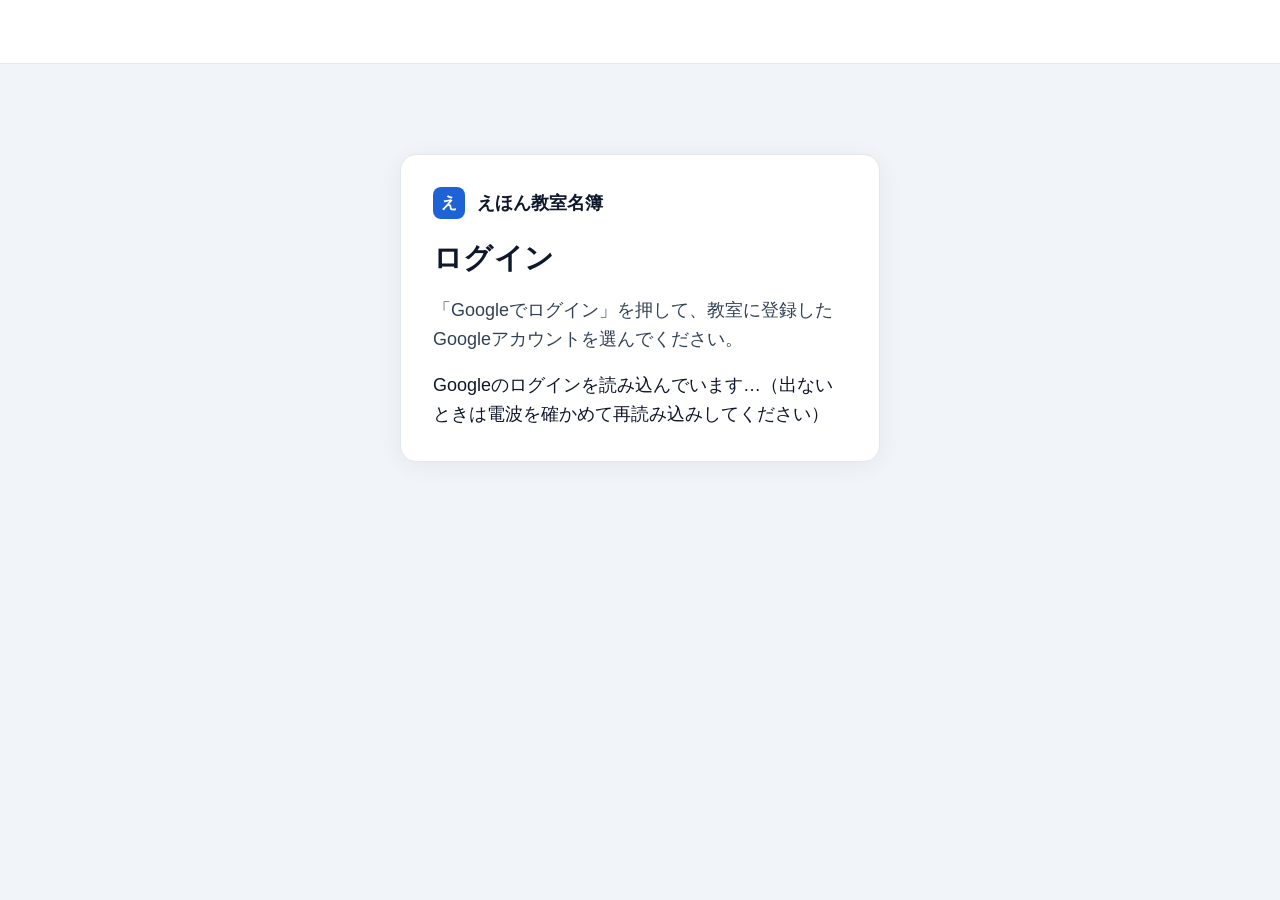
==== commit b37cc7b3: "名簿システム 試しの画面: 名前を「えほん教室名簿」に（10/4 Zoom決定）" ====
--- a/app/index.html
+++ b/app/index.html
@@ -7,34 +7,33 @@
 <!-- 保険の CSP（04a 小16）。読むのは自分のファイル・Google ログイン（GIS）・サーバー（config.js の apiUrl＝script.google.com）だけ。
      インラインの script は使わない（GIS の読み込み完了は auth.js が load で受ける）。GIS のボタンの見た目のため style は Google の分と inline を許す -->
 <meta http-equiv="Content-Security-Policy" content="default-src 'self'; script-src 'self' https://accounts.google.com/gsi/client; connect-src 'self' https://script.google.com https://script.googleusercontent.com https://accounts.google.com/gsi/; frame-src https://accounts.google.com/gsi/; style-src 'self' 'unsafe-inline' https://accounts.google.com/gsi/style; img-src 'self' data: https://*.googleusercontent.com https://*.gstatic.com; object-src 'none'; base-uri 'self'; form-action 'none'">
-<title>金木犀舎 名簿</title>
+<title>えほん教室名簿</title>
 <link rel="stylesheet" href="css/app.css">
 <link id="page-landscape" rel="stylesheet" href="css/print-landscape.css" media="not all">
 </head>
 <body>
 <!-- 見た目は PR Hub 風（尚哉 10/4）: 左の濃紺のサイドバー＋上の白い帯＋薄いグレーの本文。狭い画面ではサイドバーを畳み、上の帯のメニューボタンで開く（app.js） -->
 <aside id="side" class="side np" aria-label="メニュー">
-  <div class="side-brand"><span class="logo" aria-hidden="true">金</span><span class="side-name">金木犀舎 名簿</span></div>
+  <div class="side-brand"><span class="logo" aria-hidden="true">え</span><span class="side-name">えほん教室名簿</span></div>
   <nav id="nav" class="nav np" aria-label="画面の切り替え"></nav>
-  <div class="side-foot">金木犀舎 名簿</div>
+  <div class="side-foot">えほん教室名簿</div>
 </aside>
 <div id="side-back" class="side-back np" hidden></div>
 
 <div class="frame">
 <header class="topbar np">
   <button id="menu" class="menu-btn" type="button" aria-label="メニューを開く" aria-controls="side" aria-expanded="false"><span class="ic-menu" aria-hidden="true"></span></button>
-  <div class="crumb"><span class="ic-home" aria-hidden="true"></span><span class="crumb-sep" aria-hidden="true">›</span><span id="crumb" class="crumb-now">金木犀舎 名簿</span></div>
+  <div class="crumb"><span class="ic-home" aria-hidden="true"></span><span class="crumb-sep" aria-hidden="true">›</span><span id="crumb" class="crumb-now">えほん教室名簿</span></div>
   <div class="who-box">
     <span id="avatar" class="avatar" aria-hidden="true" hidden></span>
-    <span id="who"></span>
-    <span class="who-gap"></span>
+    <span id="who" class="who"></span>
     <button id="logout" class="btn small logout" type="button" hidden>ログアウト</button>
   </div>
 </header>
 <div id="banner" class="banner np" hidden></div>
 
 <section id="login" class="login np" hidden>
-  <div class="login-brand"><span class="logo" aria-hidden="true">金</span><span>金木犀舎 名簿</span></div>
+  <div class="login-brand"><span class="logo" aria-hidden="true">え</span><span>えほん教室名簿</span></div>
   <h1>ログイン</h1>
   <p>「Googleでログイン」を押して、教室に登録したGoogleアカウントを選んでください。</p>
   <p id="login-reason" class="login-reason" role="alert" hidden></p>
--- a/app/css/app.css
+++ b/app/css/app.css
@@ -48,9 +48,14 @@
 .crumb-now { color: var(--fg); white-space: nowrap; overflow: hidden; text-overflow: ellipsis; }
 .who-box { display: flex; align-items: center; gap: 10px; flex: none; font-size: .9rem; color: #334155; }
 .avatar { display: inline-flex; align-items: center; justify-content: center; width: 36px; height: 36px; border-radius: 50%; background: var(--accent); color: #fff; font-weight: 700; font-size: 16px; flex: none; }
-.who-gap { width: 12px; }
-.logout { opacity: .9; }
-main { margin: 24px 32px 80px; padding: 28px 32px 32px; max-width: 1200px; background: var(--card); border: 1px solid var(--line); border-radius: 14px; box-shadow: var(--shadow); }
+/* 右上: 丸い頭文字＋名前（上）と役割（下）の2段・ログアウトは横の控えめなボタン（2回目） */
+.who { display: flex; flex-direction: column; line-height: 1.25; margin-right: 8px; }
+.who-name { font-weight: 600; color: var(--fg); font-size: .95rem; white-space: nowrap; }
+.who-role { color: var(--sub); font-size: .89rem; }
+.sr { position: absolute; width: 1px; height: 1px; overflow: hidden; clip: rect(0 0 0 0); white-space: nowrap; }
+.logout { color: #475569; border-color: var(--line); }
+/* 本文はグレーの背景のまま。見出し（.page-head）は背景の上、中身は役割ごとの白いカード（ui.page・ui.card・ui.sections） */
+main { margin: 28px 32px 80px; max-width: 1200px; }
 main:empty { display: none; }
 #view[aria-busy="true"] { opacity: .55; pointer-events: none; transition: opacity .2s; }
 /* ログインしていない間（ナビが空・隠れている）はサイドバーを出さず、上の帯とログインのカードだけにする */
@@ -66,14 +71,16 @@
   .frame { margin-left: 0; }
   .menu-btn { display: inline-flex; }
   .topbar { padding: 8px 20px; }
-  main { margin: 16px 16px 80px; padding: 20px; }
+  main { margin: 20px 16px 80px; }
 }
 @media (max-width: 600px) {
   .topbar { padding: 6px 12px; gap: 8px; }
   #who { display: none; }
   .crumb-sep, .crumb .ic-home { display: none; }
-  main { margin: 8px 8px 80px; padding: 16px 14px; border-radius: 12px; }
-  h1 { font-size: 1.35rem; }
+  main { margin: 16px 12px 80px; }
+  h1, .page-head h1 { font-size: 1.4rem; }
+  .card { padding: 16px; }
+  .page-actions { margin-left: 0; width: 100%; }
 }
 @media (min-width: 1024px) { .side-back { display: none !important; } }
 
@@ -118,7 +125,22 @@
 .hint, .sub { color: var(--sub); font-size: .95rem; margin: 2px 0; }
 h1 + .sub, h1 + .hint { margin: -8px 0 16px; }
 .empty, .loading { color: var(--sub); padding: 16px 0; }
-.card { background: var(--card); border: 1px solid var(--line); border-radius: 12px; padding: 16px 20px; margin: 14px 0; box-shadow: var(--shadow); }
+/* 画面の見出し（グレーの上）: 大きい太字の画面名＋灰色の説明＋右端の主な操作。狭いと操作は見出しの下に回る（flex-wrap） */
+.page-head { display: flex; flex-wrap: wrap; align-items: flex-start; justify-content: space-between; gap: 12px 16px; margin: 0 0 24px; }
+.page-title { flex: 1 1 320px; min-width: 0; }
+.page-head h1 { font-size: 1.75rem; margin: 0; }
+.page-desc { color: var(--sub); font-size: .95rem; margin: 6px 0 0; }
+.page-actions { display: flex; flex-wrap: wrap; gap: 10px; align-items: center; margin-left: auto; }
+.page-back { margin: 0 0 12px; }
+/* 白いカード（絞り込み・一覧・フォーム・詳細の節ごとに1枚） */
+.card { background: var(--card); border: 1px solid var(--line); border-radius: 12px; padding: 20px 24px; margin: 0 0 16px; box-shadow: var(--shadow); }
+.card:empty { display: none; }
+.card > :first-child, .card > .section-title:first-child { margin-top: 0; }
+.card > :last-child { margin-bottom: 0; }
+.card .list-row:first-child, .card .person:first-child { border-top: 0; }
+.card.filters { padding: 16px 24px; }
+.card-count { margin: 4px 4px 10px; font-weight: 700; color: var(--fg); font-size: .95rem; }
+.admin-fold { background: var(--card); border: 1px solid var(--line); border-radius: 12px; padding: 4px 20px; }
 .summary { font-weight: bold; margin: 4px 0 8px; }
 .section-title { margin-top: 28px; font-size: 1.15rem; padding-bottom: 8px; border-bottom: 1px solid var(--line); }
 .badge, .tag { display: inline-flex; align-items: center; gap: 6px; padding: 2px 10px; border-radius: 999px; font-size: .89rem; font-weight: 600; line-height: 1.6; background: #f1f5f9; color: #475569; border: 1px solid transparent; vertical-align: middle; }
@@ -134,19 +156,21 @@
 .error-text { color: var(--err); }
 .mono { font-family: ui-monospace, Menlo, monospace; font-size: .9rem; }
 .token { font-family: ui-monospace, Menlo, monospace; word-break: break-all; background: var(--soft); border: 1px solid var(--line); padding: 10px 12px; border-radius: 8px; }
-.date-alert { margin: 8px 0 16px; padding: 12px 16px; border-radius: 10px; background: var(--err-soft); border: 1px solid var(--err-line); color: #9b1c1c; font-weight: bold; }
-.danger-zone { border: 1px solid var(--err-line); background: #fffafa; border-radius: 12px; padding: 12px 18px; margin-top: 32px; }
-
-/* 管理ホームの件数（白いタイル・小さなラベル＋大きな数字・注意は赤） */
-.home-cards { display: grid; grid-template-columns: repeat(auto-fill, minmax(240px, 1fr)); gap: 16px; margin: 8px 0 16px; }
-.home-cards .card { margin: 0; display: flex; flex-direction: column; align-items: flex-start; gap: 6px; padding: 18px 20px; }
-.home-cards .card h2 { margin: 0; }
+.date-alert { margin: 0 0 16px; padding: 12px 16px; border-radius: 10px; background: var(--err-soft); border: 1px solid var(--err-line); color: #9b1c1c; font-weight: bold; }
+.danger-zone { border: 1px solid var(--err-line); background: #fffafa; border-radius: 12px; padding: 12px 24px; margin-top: 24px; }
+
+/* 管理ホームの件数（タイル全体が押せる・小さなラベル＋大きな数字・注意は赤／黄の数字） */
+.home-cards { display: grid; grid-template-columns: repeat(auto-fill, minmax(220px, 1fr)); gap: 16px; margin: 0 0 16px; }
+.home-cards .tile { position: relative; margin: 0; width: 100%; display: flex; flex-direction: column; align-items: flex-start; gap: 4px; padding: 18px 40px 18px 20px; min-height: 110px;
+  font: inherit; color: var(--fg); text-align: left; cursor: pointer; transition: border-color .15s, box-shadow .15s; }
+.home-cards .tile:hover { border-color: #93b4ea; box-shadow: 0 4px 14px rgba(15, 23, 42, .08); }
 .home-cards .count-label { display: block; font-size: .95rem; font-weight: 600; color: #475569; }
 .home-cards .count-line { display: block; font-size: .95rem; font-weight: 600; color: var(--sub); }
-.home-cards .card .btn { margin-top: auto; }
+.home-cards .tile-note { display: block; font-size: .89rem; }
+.home-cards .tile-go { position: absolute; right: 16px; top: 50%; transform: translateY(-50%); font-size: 1.5rem; color: #94a3b8; }
 .card .count { font-size: 2rem; font-weight: 700; color: var(--fg); line-height: 1.2; }
-.card.alert { border-color: var(--err-line); }
 .card.alert .count { color: var(--err); }
+.card.warn .count { color: var(--warn); }
 
 /* 一覧の行・生徒の行・カルテ */
 .list-row { display: flex; flex-wrap: wrap; align-items: center; justify-content: space-between; gap: 10px; border-top: 1px solid var(--line); padding: 14px 4px; }
@@ -214,11 +238,13 @@
   body { background: #fff; font-size: 11pt; }
   .frame { margin: 0; min-height: 0; }
   main { margin: 0; padding: 0; max-width: none; border: 0; border-radius: 0; box-shadow: none; }
+  .page-head { display: block; margin: 0 0 8pt; }
+  .card { box-shadow: none; }
+  .card.sec, .admin-fold { border: 0; border-radius: 0; padding: 0; margin: 0 0 8pt; background: none; box-shadow: none; }
   .scroll-x { overflow: visible; }
   .roster-block { page-break-inside: avoid; break-inside: avoid; margin-bottom: 12pt; }
   .grid th, .grid td { border: 1px solid #000; padding: 3pt 5pt; }
   .grid th { background: none; }
   .grid tr.planned td { background: none; }
   .print-title { margin-top: 0; }
-  .card { box-shadow: none; }
-}
+}
